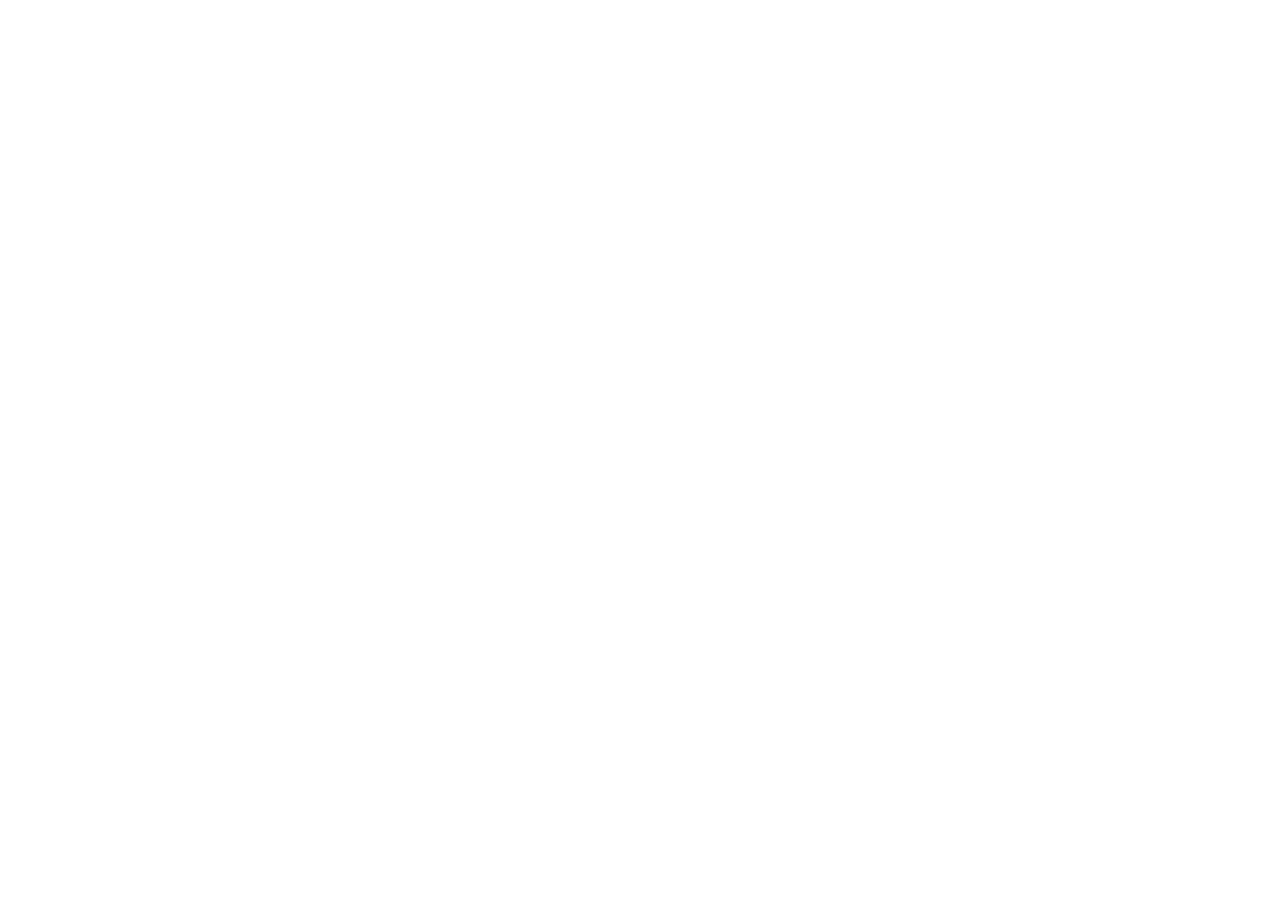
==== src/pages/index.html @ cccc68bf "structure init" ====
<!DOCTYPE html>
<html lang="en">
	<head>
		<meta charset="UTF-8" />
		<meta http-equiv="X-UA-Compatible" content="IE=edge" />
		<meta name="viewport" content="width=device-width, initial-scale=1.0" />
		<title>Document</title>
	</head>
	<body></body>
</html>
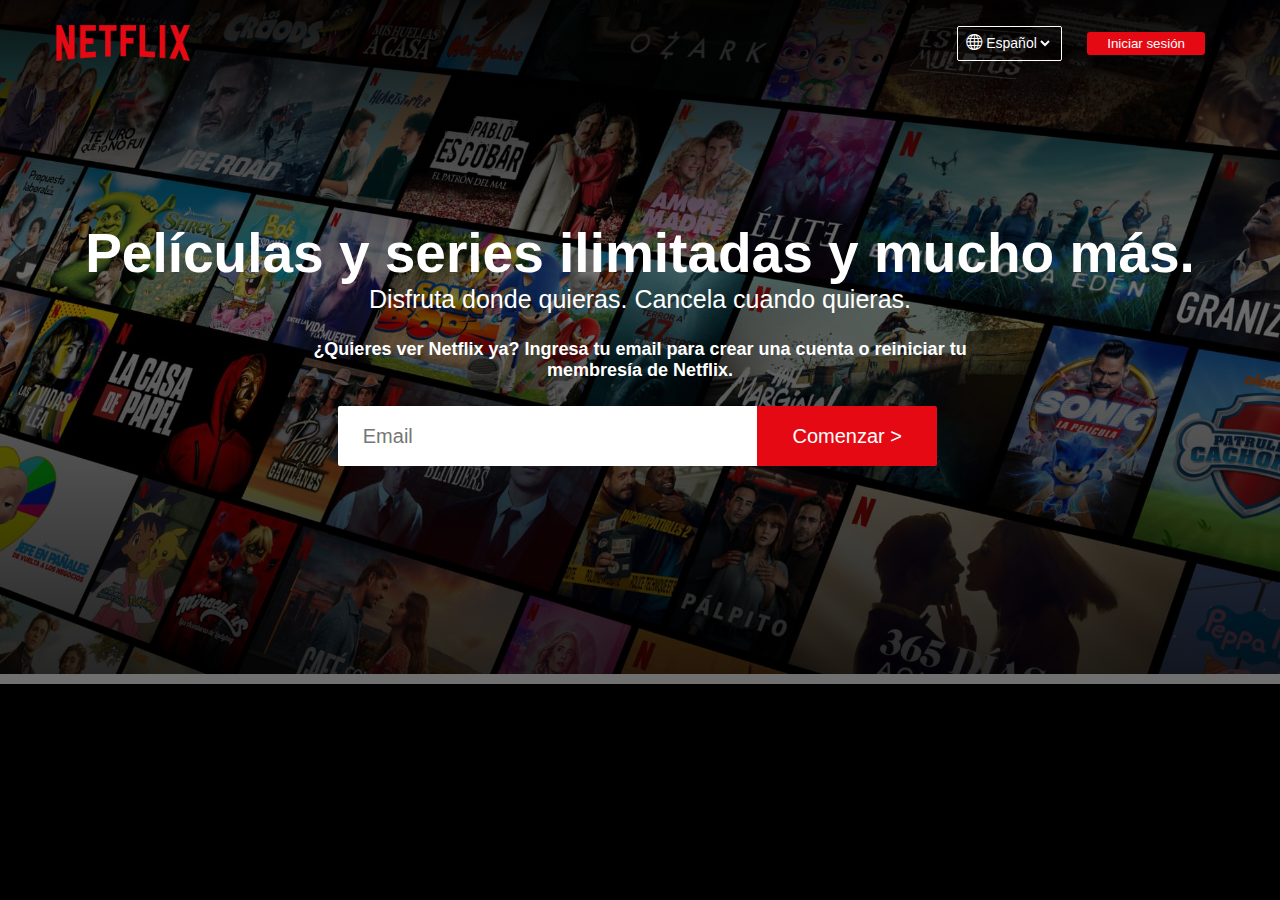
==== commit 7891a61d: "Merge pull request #1 from Fedexhlz/index_fede" ====
--- a/src/pages/index.html
+++ b/src/pages/index.html
@@ -1,10 +1,59 @@
 <!DOCTYPE html>
-<html lang="en">
-	<head>
-		<meta charset="UTF-8" />
-		<meta http-equiv="X-UA-Compatible" content="IE=edge" />
-		<meta name="viewport" content="width=device-width, initial-scale=1.0" />
-		<title>Document</title>
-	</head>
-	<body></body>
+<html lang="es">
+  <head>
+    <meta charset="UTF-8" />
+    <meta http-equiv="X-UA-Compatible" content="IE=edge" />
+    <meta name="viewport" content="width=device-width, initial-scale=1.0" />
+    <link
+      href="https://cdn.jsdelivr.net/npm/bootstrap@5.2.0-beta1/dist/css/bootstrap.min.css"
+      rel="stylesheet"
+      integrity="sha384-0evHe/X+R7YkIZDRvuzKMRqM+OrBnVFBL6DOitfPri4tjfHxaWutUpFmBp4vmVor"
+      crossorigin="anonymous"
+    />
+    <link
+      rel="stylesheet"
+      href="https://cdn.jsdelivr.net/npm/bootstrap-icons@1.8.2/font/bootstrap-icons.css"
+    />
+    <link rel="stylesheet" href="./style.css" />
+    <title>Netflix Argentina: Ve series online, ve películas online</title>
+  </head>
+  <body>
+    <nav>
+      <div class="nav-header">
+        <img src="img/neftlixlogo.png" alt="logo Netflix" />
+        <div class="drop-down">
+          <i class="bi bi-globe"></i>
+          <select>
+            <option selected>Español</option>
+            <option value="English">Enlgish</option>
+          </select>
+        </div>
+        <button>Iniciar sesión</button>
+      </div>
+      <div class="nav-content">
+        <h2>Películas y series ilimitadas y mucho más.</h2>
+        <p>Disfruta donde quieras. Cancela cuando quieras.</p>
+        <h5>
+          ¿Quieres ver Netflix ya? Ingresa tu email para crear una cuenta o
+          reiniciar tu membresía de Netflix.
+        </h5>
+        <form>
+          <input type="text" class="inputEmail" placeholder="Email" />
+          <input type="submit" class="inputSubmit" value="Comenzar >" />
+        </form>
+      </div>
+    </nav>
+    <hr />
+
+    <script
+      src="https://cdn.jsdelivr.net/npm/@popperjs/core@2.11.5/dist/umd/popper.min.js"
+      integrity="sha384-Xe+8cL9oJa6tN/veChSP7q+mnSPaj5Bcu9mPX5F5xIGE0DVittaqT5lorf0EI7Vk"
+      crossorigin="anonymous"
+    ></script>
+    <script
+      src="https://cdn.jsdelivr.net/npm/bootstrap@5.2.0-beta1/dist/js/bootstrap.min.js"
+      integrity="sha384-kjU+l4N0Yf4ZOJErLsIcvOU2qSb74wXpOhqTvwVx3OElZRweTnQ6d31fXEoRD1Jy"
+      crossorigin="anonymous"
+    ></script>
+  </body>
 </html>
--- a/src/pages/style.css
+++ b/src/pages/style.css
@@ -0,0 +1,177 @@
+* {
+  margin: 0;
+  padding: 0;
+  box-sizing: border-box;
+  border: none;
+  outline: none;
+}
+
+body {
+  background-color: black;
+  font-family: 'Helvetica Neue', Helvetica, Arial, sans-serif;
+}
+
+nav {
+  background-image: linear-gradient(
+      to top,
+      rgba(0, 0, 0, 0.8) 0,
+      rgba(0, 0, 0, 0.4) 60%,
+      rgba(0, 0, 0, 0.9) 100%
+    ),
+    url('./img/navBackground.jpg');
+  width: 100%;
+  height: 75vh;
+  background-size: cover;
+  background-position: center;
+}
+
+.nav-header {
+  display: flex;
+  justify-content: space-between;
+  align-items: center;
+  padding: 25px 75px 20px 55px;
+}
+
+.nav-header img {
+  width: 135px;
+}
+
+.nav-header button {
+  background-color: #e50914;
+  color: white;
+  padding: 4px 20px;
+  border-radius: 3px;
+}
+
+.drop-down {
+  color: white;
+  display: flex;
+  justify-content: center;
+  align-items: center;
+  width: 105px;
+  height: 35px;
+  border: 1px solid;
+  border-radius: 2px;
+  margin-left: auto;
+  margin-right: 25px;
+}
+
+select {
+  background: transparent;
+  color: white;
+  font-size: 14px;
+}
+
+option {
+  color: black;
+}
+
+.nav-content {
+  color: white;
+  display: flex;
+  justify-content: center;
+  align-items: center;
+  text-align: center;
+  flex-direction: column;
+  margin-top: 140px;
+}
+
+.nav-content h2 {
+  font-size: 55px;
+}
+
+.nav-content p {
+  font-size: 25px;
+  margin-bottom: 25px;
+}
+
+.nav-content h5 {
+  font-size: 18px;
+  width: 730px;
+  margin-bottom: 25px;
+}
+
+.inputEmail {
+  background-color: white;
+  width: 420px;
+  height: 60px;
+  padding: 0 25px;
+  font-size: 20px;
+  border-radius: 2px 0 0 2px;
+}
+
+.inputSubmit {
+  background-color: #e50914;
+  color: white;
+  position: relative;
+  left: -5px;
+  width: 180px;
+  height: 60px;
+  font-size: 20px;
+  border-radius: 0 2px 2px 0;
+}
+
+hr {
+  background: #707070;
+  height: 10px;
+  margin: -1px auto -1px auto;
+}
+
+@media (max-width: 768px) {
+  nav {
+    height: 70vh;
+  }
+
+  .nav-header {
+    padding: 1.5rem 1rem;
+    margin-bottom: -90px;
+  }
+
+  .nav-header img {
+    width: 90px;
+  }
+
+  .nav-header button {
+    padding: 3px 3px;
+    border-radius: 3px;
+  }
+
+  .drop-down {
+    height: 28px;
+    margin: auto;
+  }
+
+  .nav-content h2 {
+    font-size: 27px;
+    width: 90%;
+    margin-bottom: 10px;
+  }
+
+  .nav-content p {
+    font-size: 18px;
+    width: 85%;
+    margin-bottom: 10px;
+  }
+
+  .nav-content h5 {
+    font-size: 18px;
+    width: 80%;
+    margin-bottom: 10px;
+  }
+
+  .inputEmail {
+    width: 100%;
+    height: 50px;
+    padding: 0 10px;
+    font-size: 15px;
+    border-radius: 2px;
+  }
+
+  .inputSubmit {
+    width: 130px;
+    height: 40px;
+    font-size: 16px;
+    margin-top: 15px;
+    border-radius: 2px;
+  }
+}
